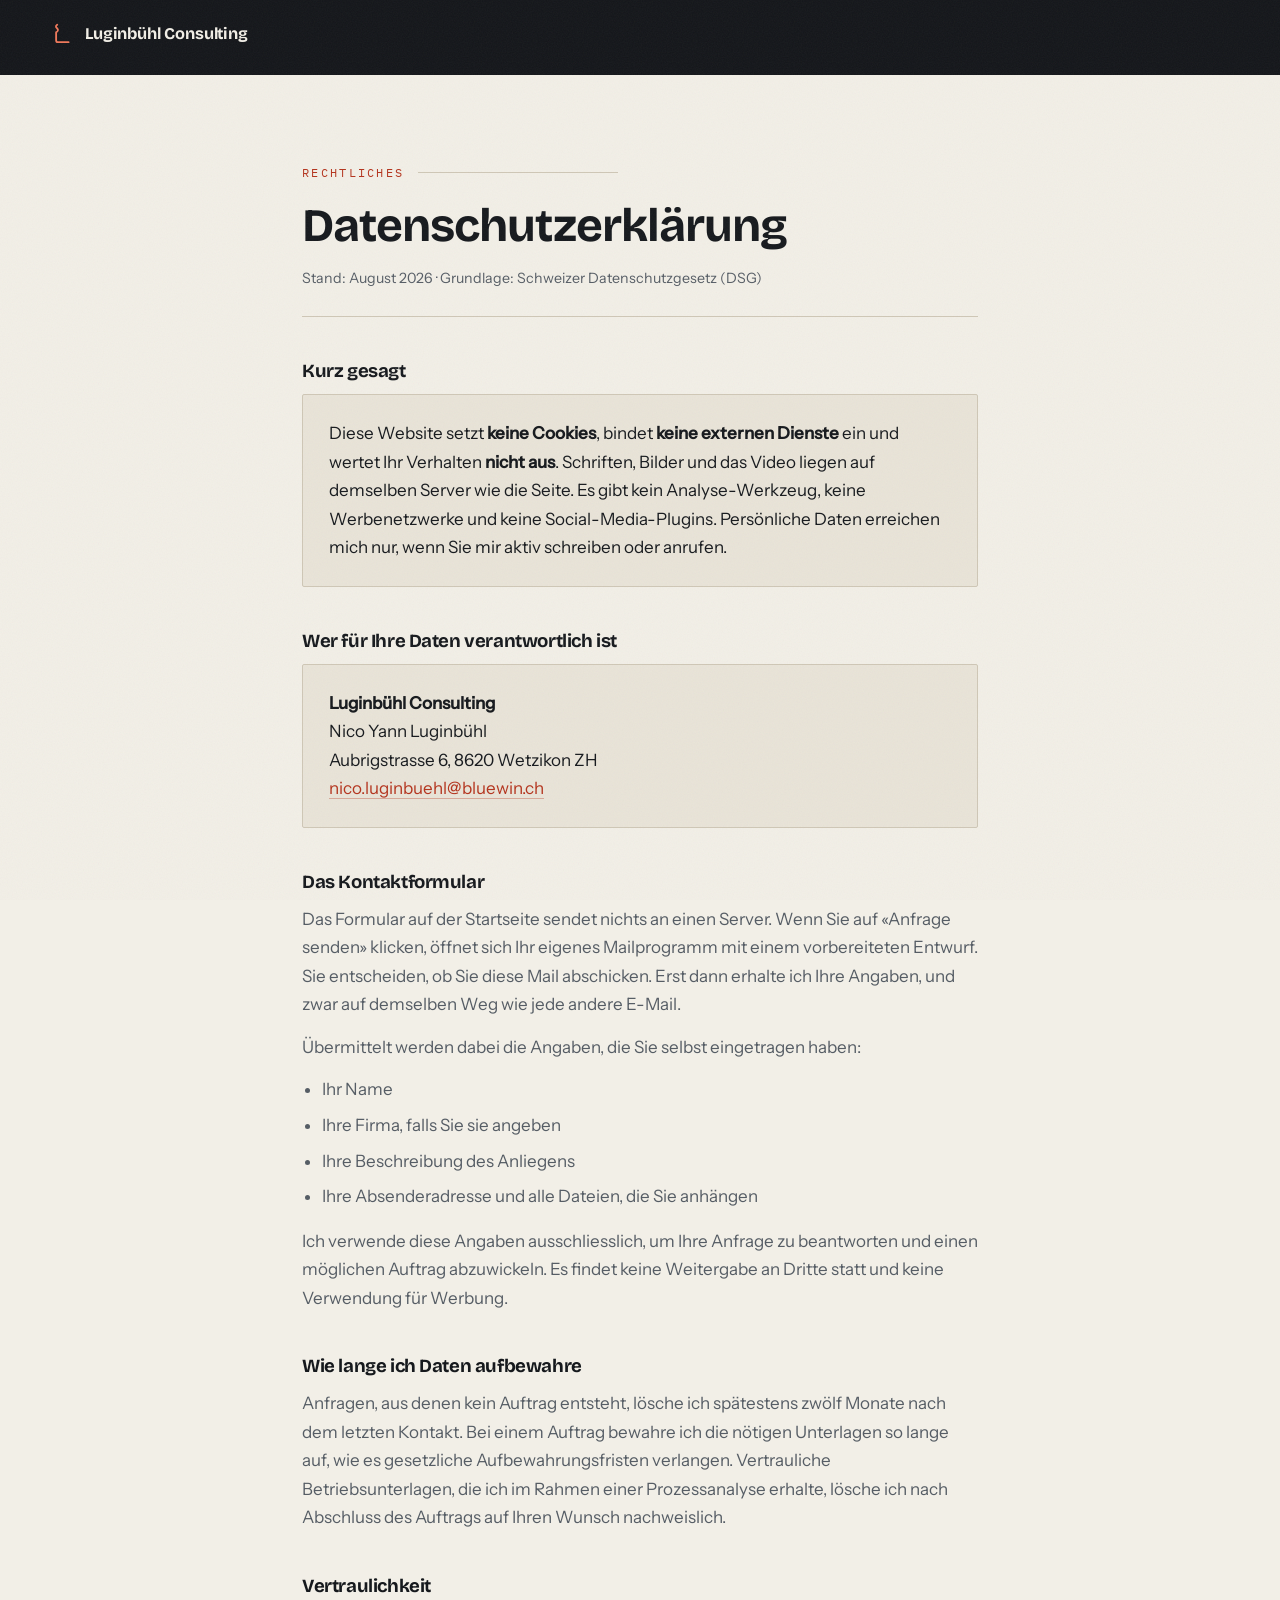
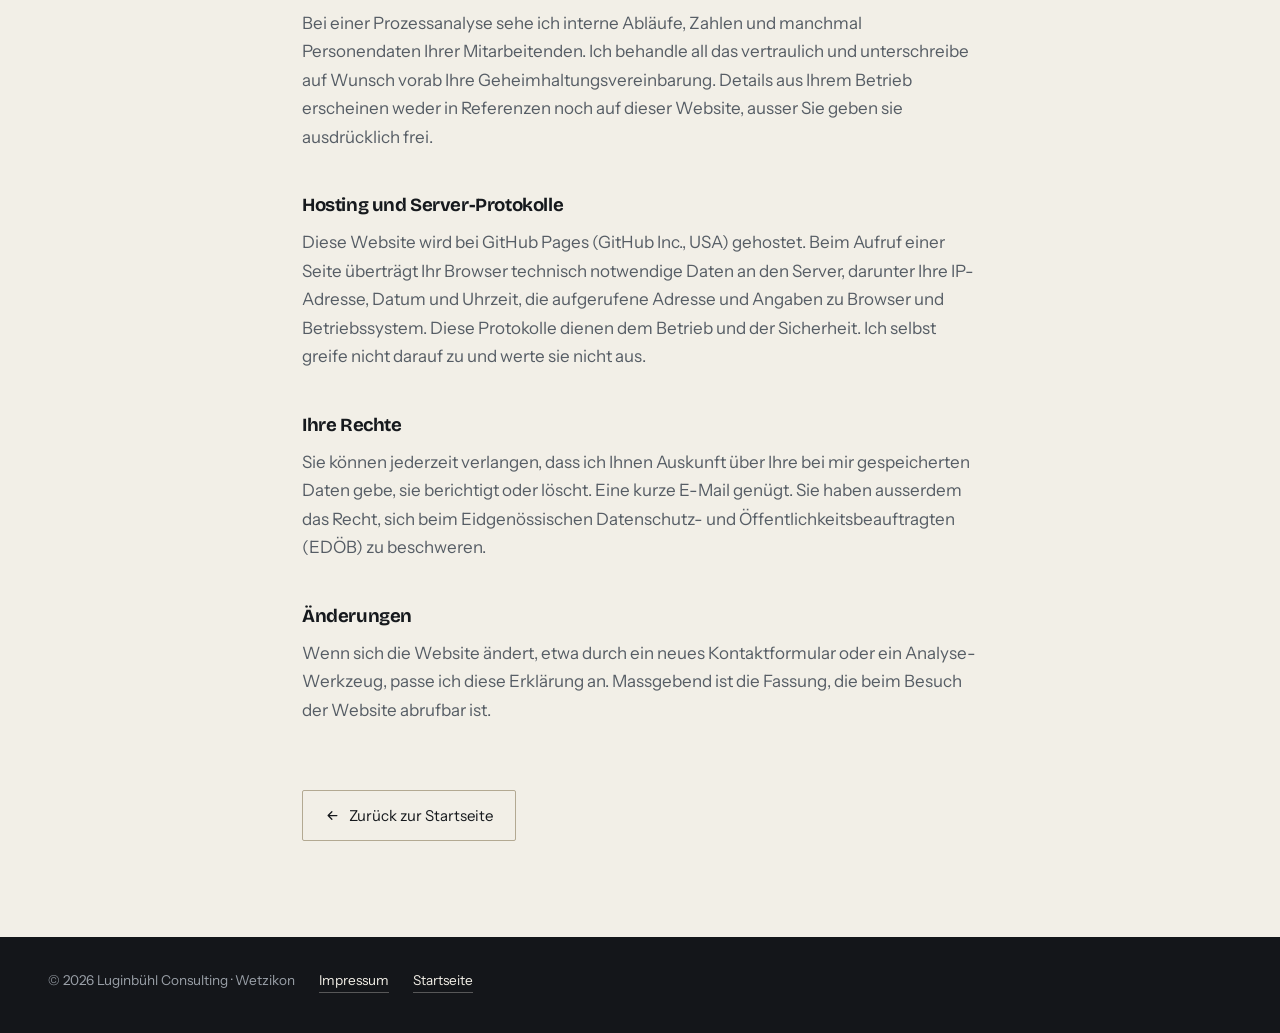
==== datenschutz/index.html @ 5a2ae314 "Neues Erscheinungsbild: Papier und Tinte statt Dunkelblau und Cyan Die Seite sah nach Baukasten aus." ====
<!DOCTYPE html>
<html lang="de">
<head>
<meta charset="UTF-8">
<meta name="viewport" content="width=device-width, initial-scale=1.0">
<title>Datenschutzerklärung · Luginbühl Consulting</title>
<meta name="description" content="Datenschutzerklärung von Luginbühl Consulting: welche Daten erhoben werden, wozu, und welche Rechte Sie haben.">
<meta name="theme-color" content="#F2EFE7">
<meta name="robots" content="index,follow">
<link rel="icon" href="data:image/svg+xml,%3Csvg xmlns='http://www.w3.org/2000/svg' viewBox='0 0 48 48'%3E%3Crect width='48' height='48' rx='6' fill='%2314161A'/%3E%3Cpath d='M17 7 C9 12 25 15 15 21 L15 36 Q15 39 18 39 L38 39' fill='none' stroke='%23F0785A' stroke-width='3.6' stroke-linecap='round' stroke-linejoin='round'/%3E%3C/svg%3E">
<link rel="stylesheet" href="../assets/fonts.css">
<link rel="stylesheet" href="../assets/legal.css">
</head>
<body>

<!-- ============================================================
     BEISPIELTEXT, bitte prüfen und anpassen:
     - Name, Adresse und Kontakt (Abschnitt "Wer für Ihre Daten
       verantwortlich ist")
     - Den Hosting-Abschnitt an deinen tatsächlichen Anbieter anpassen
       (aktuell auf GitHub Pages formuliert).
     Die Aussagen zu Cookies, Tracking und externen Diensten stimmen
     mit dem aktuellen Stand der Website überein: Es gibt keine.
     Wenn du später Analytics, Schriften von Google oder ein
     Formular-Tool einbaust, muss dieser Text ergänzt werden.
     ============================================================ -->

<div class="topbar">
  <a class="brand" href="../">
    <svg width="26" height="26" viewBox="0 0 48 48" aria-hidden="true">
      <path d="M17 7 C9 12 25 15 15 21 L15 36 Q15 39 18 39 L38 39" fill="none" stroke="currentColor" stroke-width="3.4" stroke-linecap="round" stroke-linejoin="round"/>
    </svg>
    <span>Luginbühl Consulting</span>
  </a>
</div>

<main>
  <p class="kicker">Rechtliches</p>
  <h1>Datenschutzerklärung</h1>
  <p class="updated">Stand: August 2026 · Grundlage: Schweizer Datenschutzgesetz (DSG)</p>

  <h2>Kurz gesagt</h2>
  <div class="card">
    <p>Diese Website setzt <strong>keine Cookies</strong>, bindet <strong>keine externen Dienste</strong> ein und wertet Ihr Verhalten <strong>nicht aus</strong>. Schriften, Bilder und das Video liegen auf demselben Server wie die Seite. Es gibt kein Analyse-Werkzeug, keine Werbenetzwerke und keine Social-Media-Plugins. Persönliche Daten erreichen mich nur, wenn Sie mir aktiv schreiben oder anrufen.</p>
  </div>

  <h2>Wer für Ihre Daten verantwortlich ist</h2>
  <div class="card">
    <p><strong>Luginbühl Consulting</strong><br>
    Nico Yann Luginbühl<br>
    Aubrigstrasse 6, 8620 Wetzikon ZH<br>
    <a href="mailto:nico.luginbuehl@bluewin.ch">nico.luginbuehl@bluewin.ch</a></p>
  </div>

  <h2>Das Kontaktformular</h2>
  <p>Das Formular auf der Startseite sendet nichts an einen Server. Wenn Sie auf «Anfrage senden» klicken, öffnet sich Ihr eigenes Mailprogramm mit einem vorbereiteten Entwurf. Sie entscheiden, ob Sie diese Mail abschicken. Erst dann erhalte ich Ihre Angaben, und zwar auf demselben Weg wie jede andere E-Mail.</p>
  <p>Übermittelt werden dabei die Angaben, die Sie selbst eingetragen haben:</p>
  <ul>
    <li>Ihr Name</li>
    <li>Ihre Firma, falls Sie sie angeben</li>
    <li>Ihre Beschreibung des Anliegens</li>
    <li>Ihre Absenderadresse und alle Dateien, die Sie anhängen</li>
  </ul>
  <p>Ich verwende diese Angaben ausschliesslich, um Ihre Anfrage zu beantworten und einen möglichen Auftrag abzuwickeln. Es findet keine Weitergabe an Dritte statt und keine Verwendung für Werbung.</p>

  <h2>Wie lange ich Daten aufbewahre</h2>
  <p>Anfragen, aus denen kein Auftrag entsteht, lösche ich spätestens zwölf Monate nach dem letzten Kontakt. Bei einem Auftrag bewahre ich die nötigen Unterlagen so lange auf, wie es gesetzliche Aufbewahrungsfristen verlangen. Vertrauliche Betriebsunterlagen, die ich im Rahmen einer Prozessanalyse erhalte, lösche ich nach Abschluss des Auftrags auf Ihren Wunsch nachweislich.</p>

  <h2>Vertraulichkeit</h2>
  <p>Bei einer Prozessanalyse sehe ich interne Abläufe, Zahlen und manchmal Personendaten Ihrer Mitarbeitenden. Ich behandle all das vertraulich und unterschreibe auf Wunsch vorab Ihre Geheimhaltungsvereinbarung. Details aus Ihrem Betrieb erscheinen weder in Referenzen noch auf dieser Website, ausser Sie geben sie ausdrücklich frei.</p>

  <h2>Hosting und Server-Protokolle</h2>
  <p>Diese Website wird bei GitHub Pages (GitHub Inc., USA) gehostet. Beim Aufruf einer Seite überträgt Ihr Browser technisch notwendige Daten an den Server, darunter Ihre IP-Adresse, Datum und Uhrzeit, die aufgerufene Adresse und Angaben zu Browser und Betriebssystem. Diese Protokolle dienen dem Betrieb und der Sicherheit. Ich selbst greife nicht darauf zu und werte sie nicht aus.</p>

  <h2>Ihre Rechte</h2>
  <p>Sie können jederzeit verlangen, dass ich Ihnen Auskunft über Ihre bei mir gespeicherten Daten gebe, sie berichtigt oder löscht. Eine kurze E-Mail genügt. Sie haben ausserdem das Recht, sich beim Eidgenössischen Datenschutz- und Öffentlichkeitsbeauftragten (EDÖB) zu beschweren.</p>

  <h2>Änderungen</h2>
  <p>Wenn sich die Website ändert, etwa durch ein neues Kontaktformular oder ein Analyse-Werkzeug, passe ich diese Erklärung an. Massgebend ist die Fassung, die beim Besuch der Website abrufbar ist.</p>

  <a class="back" href="../">
    <svg width="15" height="15" viewBox="0 0 24 24" aria-hidden="true"><path d="M19 12H6M11 6l-6 6 6 6" fill="none" stroke="currentColor" stroke-width="2" stroke-linecap="round" stroke-linejoin="round"/></svg>
    Zurück zur Startseite
  </a>
</main>

<footer>
  <span>© 2026 Luginbühl Consulting · Wetzikon</span>
  <a href="../impressum/">Impressum</a>
  <a href="../">Startseite</a>
</footer>

</body>
</html>
---- assets/fonts.css ----
/* Selbst ausgelieferte Schriften: keine Verbindung zu Google beim Seitenaufruf. */
@font-face{font-family:'Bricolage Grotesque';font-style:normal;font-weight:600;font-display:swap;
  src:url('fonts/bricolage-600-latin-ext.woff2') format('woff2');
  unicode-range:U+0100-02BA, U+02BD-02C5, U+02C7-02CC, U+02CE-02D7, U+02DD-02FF, U+0304, U+0308, U+0329, U+1D00-1DBF, U+1E00-1E9F, U+1EF2-1EFF, U+2020, U+20A0-20AB, U+20AD-20C0, U+2113, U+2C60-2C7F, U+A720-A7FF}
@font-face{font-family:'Bricolage Grotesque';font-style:normal;font-weight:600;font-display:swap;
  src:url('fonts/bricolage-600-latin.woff2') format('woff2');
  unicode-range:U+0000-00FF, U+0131, U+0152-0153, U+02BB-02BC, U+02C6, U+02DA, U+02DC, U+0304, U+0308, U+0329, U+2000-206F, U+20AC, U+2122, U+2191, U+2193, U+2212, U+2215, U+FEFF, U+FFFD}
@font-face{font-family:'Bricolage Grotesque';font-style:normal;font-weight:700;font-display:swap;
  src:url('fonts/bricolage-600-latin-ext.woff2') format('woff2');
  unicode-range:U+0100-02BA, U+02BD-02C5, U+02C7-02CC, U+02CE-02D7, U+02DD-02FF, U+0304, U+0308, U+0329, U+1D00-1DBF, U+1E00-1E9F, U+1EF2-1EFF, U+2020, U+20A0-20AB, U+20AD-20C0, U+2113, U+2C60-2C7F, U+A720-A7FF}
@font-face{font-family:'Bricolage Grotesque';font-style:normal;font-weight:700;font-display:swap;
  src:url('fonts/bricolage-600-latin.woff2') format('woff2');
  unicode-range:U+0000-00FF, U+0131, U+0152-0153, U+02BB-02BC, U+02C6, U+02DA, U+02DC, U+0304, U+0308, U+0329, U+2000-206F, U+20AC, U+2122, U+2191, U+2193, U+2212, U+2215, U+FEFF, U+FFFD}
@font-face{font-family:'IBM Plex Mono';font-style:normal;font-weight:400;font-display:swap;
  src:url('fonts/plexmono-400-latin-ext.woff2') format('woff2');
  unicode-range:U+0100-02BA, U+02BD-02C5, U+02C7-02CC, U+02CE-02D7, U+02DD-02FF, U+0304, U+0308, U+0329, U+1D00-1DBF, U+1E00-1E9F, U+1EF2-1EFF, U+2020, U+20A0-20AB, U+20AD-20C0, U+2113, U+2C60-2C7F, U+A720-A7FF}
@font-face{font-family:'IBM Plex Mono';font-style:normal;font-weight:400;font-display:swap;
  src:url('fonts/plexmono-400-latin.woff2') format('woff2');
  unicode-range:U+0000-00FF, U+0131, U+0152-0153, U+02BB-02BC, U+02C6, U+02DA, U+02DC, U+0304, U+0308, U+0329, U+2000-206F, U+20AC, U+2122, U+2191, U+2193, U+2212, U+2215, U+FEFF, U+FFFD}
@font-face{font-family:'IBM Plex Mono';font-style:normal;font-weight:500;font-display:swap;
  src:url('fonts/plexmono-500-latin-ext.woff2') format('woff2');
  unicode-range:U+0100-02BA, U+02BD-02C5, U+02C7-02CC, U+02CE-02D7, U+02DD-02FF, U+0304, U+0308, U+0329, U+1D00-1DBF, U+1E00-1E9F, U+1EF2-1EFF, U+2020, U+20A0-20AB, U+20AD-20C0, U+2113, U+2C60-2C7F, U+A720-A7FF}
@font-face{font-family:'IBM Plex Mono';font-style:normal;font-weight:500;font-display:swap;
  src:url('fonts/plexmono-500-latin.woff2') format('woff2');
  unicode-range:U+0000-00FF, U+0131, U+0152-0153, U+02BB-02BC, U+02C6, U+02DA, U+02DC, U+0304, U+0308, U+0329, U+2000-206F, U+20AC, U+2122, U+2191, U+2193, U+2212, U+2215, U+FEFF, U+FFFD}
@font-face{font-family:'Instrument Sans';font-style:normal;font-weight:400;font-display:swap;
  src:url('fonts/instrument-400-latin-ext.woff2') format('woff2');
  unicode-range:U+0100-02BA, U+02BD-02C5, U+02C7-02CC, U+02CE-02D7, U+02DD-02FF, U+0304, U+0308, U+0329, U+1D00-1DBF, U+1E00-1E9F, U+1EF2-1EFF, U+2020, U+20A0-20AB, U+20AD-20C0, U+2113, U+2C60-2C7F, U+A720-A7FF}
@font-face{font-family:'Instrument Sans';font-style:normal;font-weight:400;font-display:swap;
  src:url('fonts/instrument-400-latin.woff2') format('woff2');
  unicode-range:U+0000-00FF, U+0131, U+0152-0153, U+02BB-02BC, U+02C6, U+02DA, U+02DC, U+0304, U+0308, U+0329, U+2000-206F, U+20AC, U+2122, U+2191, U+2193, U+2212, U+2215, U+FEFF, U+FFFD}
@font-face{font-family:'Instrument Sans';font-style:normal;font-weight:500;font-display:swap;
  src:url('fonts/instrument-400-latin-ext.woff2') format('woff2');
  unicode-range:U+0100-02BA, U+02BD-02C5, U+02C7-02CC, U+02CE-02D7, U+02DD-02FF, U+0304, U+0308, U+0329, U+1D00-1DBF, U+1E00-1E9F, U+1EF2-1EFF, U+2020, U+20A0-20AB, U+20AD-20C0, U+2113, U+2C60-2C7F, U+A720-A7FF}
@font-face{font-family:'Instrument Sans';font-style:normal;font-weight:500;font-display:swap;
  src:url('fonts/instrument-400-latin.woff2') format('woff2');
  unicode-range:U+0000-00FF, U+0131, U+0152-0153, U+02BB-02BC, U+02C6, U+02DA, U+02DC, U+0304, U+0308, U+0329, U+2000-206F, U+20AC, U+2122, U+2191, U+2193, U+2212, U+2215, U+FEFF, U+FFFD}
---- assets/legal.css ----
/* Gemeinsames Stylesheet fuer Impressum und Datenschutzerklaerung.
   Gleiche Farbwelt wie die Startseite: Papier, Tinte, eine Signalfarbe. */
:root{
  --paper:#F2EFE7;
  --paper-2:#E9E4D8;
  --ink:#16191D;
  --ink-2:#565D65;
  --rule:#CFC7B6;
  --rule-2:#B3A992;
  --signal:#B4331C;
  --signal-deep:#8E2412;
  --night:#14161A;
  --ease:cubic-bezier(.22,.7,.24,1);
  --display:"Bricolage Grotesque",ui-sans-serif,system-ui,Arial,sans-serif;
  --body:"Instrument Sans",system-ui,sans-serif;
  --mono:"IBM Plex Mono",ui-monospace,monospace;
}
*{margin:0;padding:0;box-sizing:border-box}
html,body{overflow-x:hidden;overflow-x:clip}
body{
  background:var(--paper);
  color:var(--ink);
  font-family:var(--body);
  font-size:17px;line-height:1.68;
  -webkit-font-smoothing:antialiased;
}
body::after{content:"";position:fixed;inset:0;z-index:3;pointer-events:none;opacity:.05;
  background-image:url("data:image/svg+xml,%3Csvg xmlns='http://www.w3.org/2000/svg' width='160' height='160'%3E%3Cfilter id='n'%3E%3CfeTurbulence type='fractalNoise' baseFrequency='.8' numOctaves='3' stitchTiles='stitch'/%3E%3C/filter%3E%3Crect width='160' height='160' filter='url(%23n)'/%3E%3C/svg%3E")}
h1,h2{font-family:var(--display);font-weight:700;line-height:1.12;letter-spacing:-.022em}
a{color:var(--signal);text-decoration:none;border-bottom:1px solid rgba(180,51,28,.34);transition:color .3s var(--ease),border-color .3s var(--ease)}
a:hover{color:var(--signal-deep);border-bottom-color:var(--signal-deep)}
:focus-visible{outline:2px solid var(--signal);outline-offset:3px;border-radius:2px}

.topbar{background:var(--night);padding:20px clamp(20px,5vw,48px)}
.brand{display:inline-flex;align-items:center;gap:11px;color:var(--paper);
  font-family:var(--display);font-weight:700;font-size:1.02rem;letter-spacing:-.01em;border-bottom:none}
.brand:hover{color:var(--paper)}
.brand svg{display:block;color:#F0785A}

main{max-width:740px;margin:0 auto;padding:clamp(48px,7vw,88px) clamp(20px,5vw,32px) 96px}
.kicker{display:flex;align-items:center;gap:14px;
  font-family:var(--mono);font-size:.72rem;letter-spacing:.2em;text-transform:uppercase;
  color:var(--signal);margin-bottom:18px}
.kicker::after{content:"";flex:1 1 auto;max-width:200px;height:1px;background:var(--rule)}
h1{font-size:clamp(2rem,4.4vw,2.9rem);margin-bottom:14px}
.updated{color:var(--ink-2);font-size:.89rem;margin-bottom:40px;padding-bottom:26px;border-bottom:1px solid var(--rule)}
h2{font-size:1.16rem;margin:44px 0 12px}
p{margin-bottom:14px;color:var(--ink-2)}
p strong{color:var(--ink);font-weight:600}
ul{margin:0 0 16px 20px;color:var(--ink-2)}
li{margin-bottom:7px}
.card{background:var(--paper-2);border:1px solid var(--rule);border-radius:2px;
  padding:24px 26px;margin-bottom:16px}
.card p{color:var(--ink)}
.card p:last-child{margin-bottom:0}
.note{border-left:2px solid var(--signal);padding:4px 0 4px 18px;margin:26px 0;color:var(--ink-2)}
.back{display:inline-flex;align-items:center;gap:9px;margin-top:52px;border-bottom:none;
  border:1px solid var(--rule-2);border-radius:2px;padding:12px 22px;
  color:var(--ink);font-size:.94rem;transition:border-color .3s var(--ease),background .3s var(--ease),color .3s var(--ease)}
.back:hover{border-color:var(--ink);background:var(--ink);color:var(--paper)}
footer{background:var(--night);padding:32px clamp(20px,5vw,48px) 40px;
  color:#9AA0A8;font-size:.85rem;display:flex;gap:24px;flex-wrap:wrap}
footer a{color:var(--paper);border-bottom-color:rgba(242,239,231,.3)}
footer a:hover{color:#F0785A;border-bottom-color:#F0785A}
@media (prefers-reduced-motion:reduce){*{transition:none!important;animation:none!important}
  body::after{opacity:.035}}
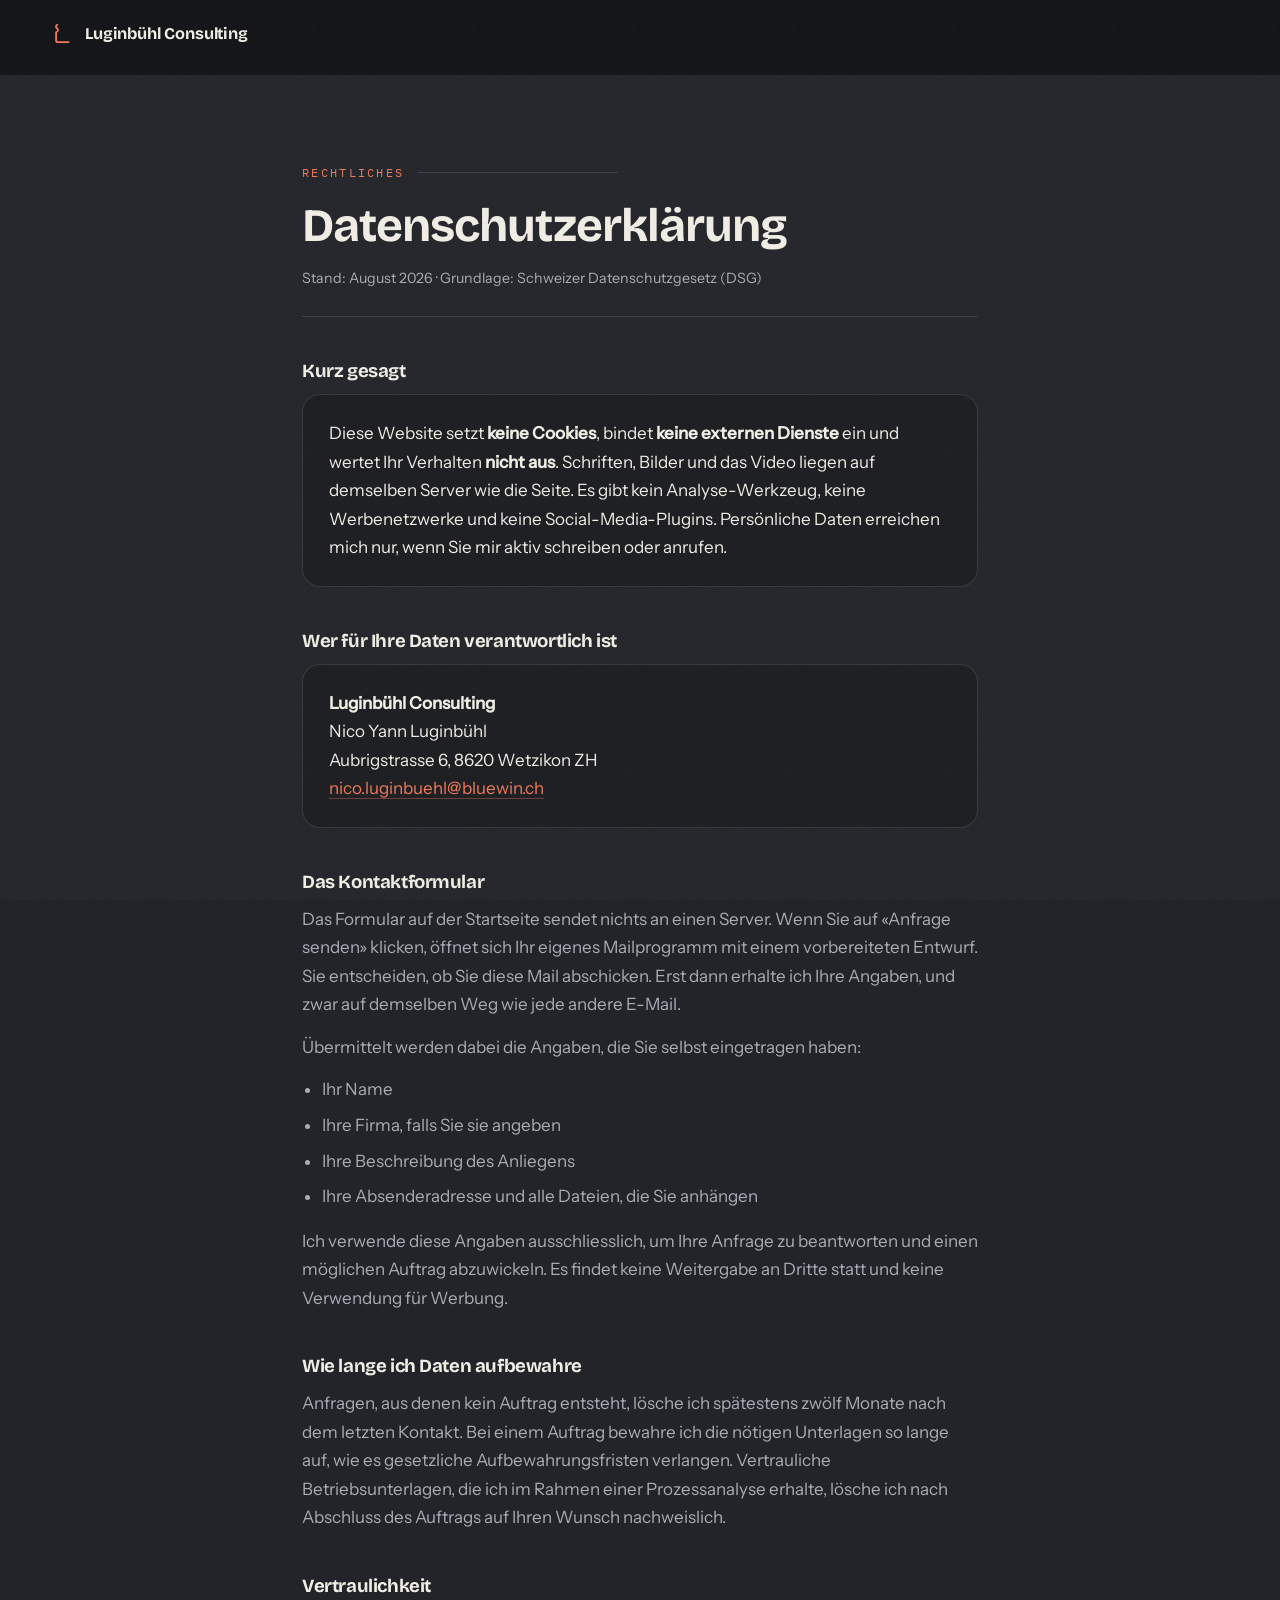
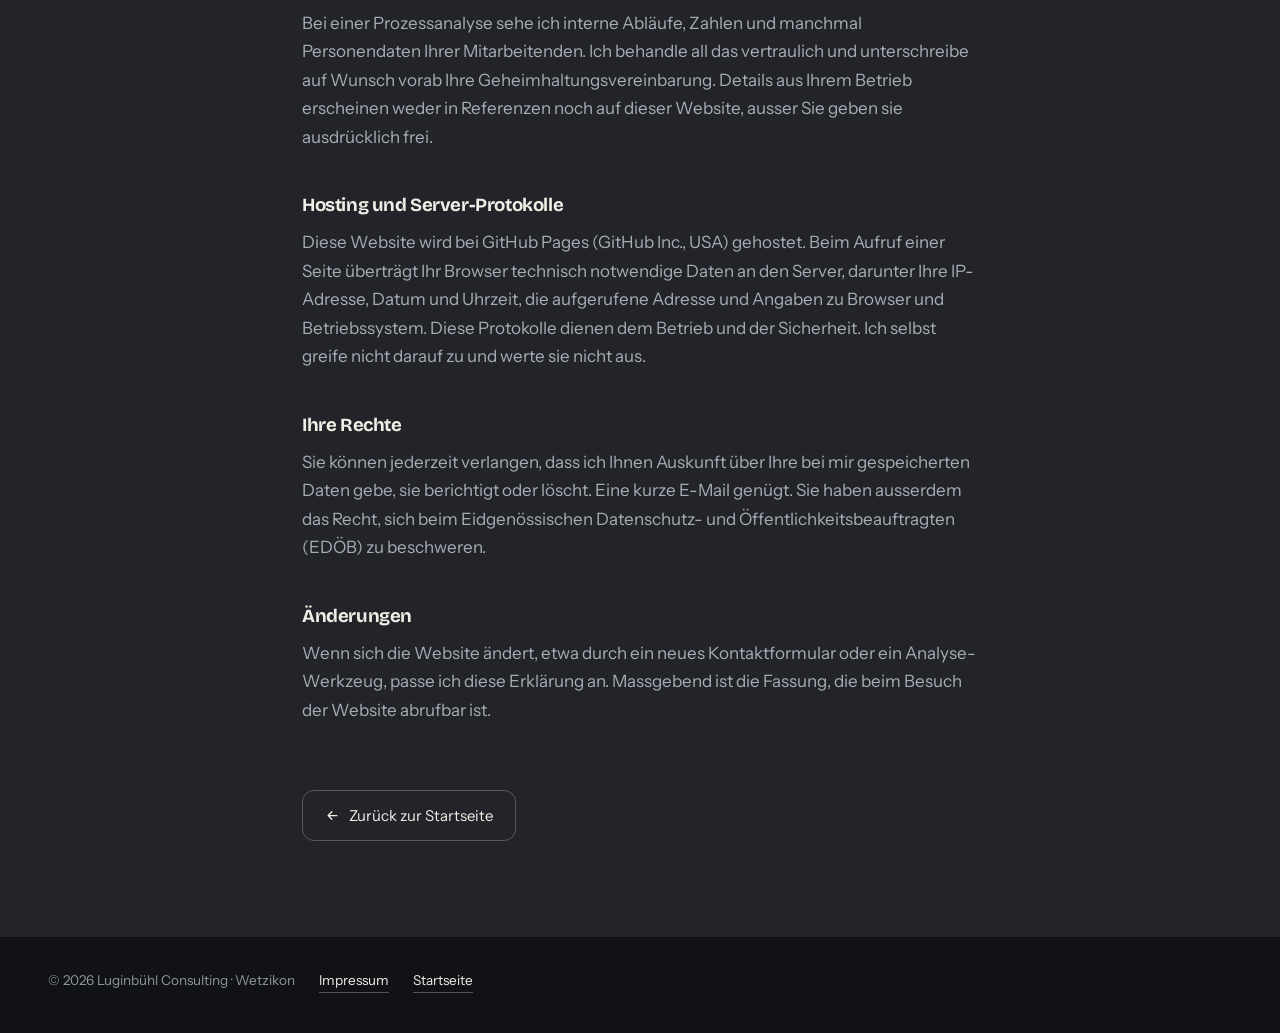
==== commit 73e9a169: "Dunkles Graphit als Grund der ganzen Seite Der Grund ist jetzt derselbe dunkle Grauton wie hinter "V" ====
--- a/datenschutz/index.html
+++ b/datenschutz/index.html
@@ -5,7 +5,7 @@
 <meta name="viewport" content="width=device-width, initial-scale=1.0">
 <title>Datenschutzerklärung · Luginbühl Consulting</title>
 <meta name="description" content="Datenschutzerklärung von Luginbühl Consulting: welche Daten erhoben werden, wozu, und welche Rechte Sie haben.">
-<meta name="theme-color" content="#F2EFE7">
+<meta name="theme-color" content="#222429">
 <meta name="robots" content="index,follow">
 <link rel="icon" href="data:image/svg+xml,%3Csvg xmlns='http://www.w3.org/2000/svg' viewBox='0 0 48 48'%3E%3Crect width='48' height='48' rx='6' fill='%2314161A'/%3E%3Cpath d='M17 7 C9 12 25 15 15 21 L15 36 Q15 39 18 39 L38 39' fill='none' stroke='%23F0785A' stroke-width='3.6' stroke-linecap='round' stroke-linejoin='round'/%3E%3C/svg%3E">
 <link rel="stylesheet" href="../assets/fonts.css">
--- a/assets/legal.css
+++ b/assets/legal.css
@@ -1,16 +1,20 @@
 /* Gemeinsames Stylesheet fuer Impressum und Datenschutzerklaerung.
-   Gleiche Farbwelt wie die Startseite: Papier, Tinte, eine Signalfarbe. */
+   Gleiche Farbwelt wie die Startseite: dunkles Graphit, ein Rotorange. */
 :root{
-  --paper:#F2EFE7;
-  --paper-2:#E9E4D8;
-  --ink:#16191D;
-  --ink-2:#565D65;
-  --rule:#CFC7B6;
-  --rule-2:#B3A992;
-  --signal:#B4331C;
-  --signal-deep:#8E2412;
-  --night:#14161A;
+  --ground:#222429;
+  --ground-2:#1A1C20;
+  --ground-3:#101216;
+  --light:#F1EEE6;
+  --muted:#A8ADB5;
+  --muted-2:#8F959D;
+  --rule:rgba(241,238,230,.13);
+  --rule-2:rgba(241,238,230,.26);
+  --ember:#F0785A;
+  --ember-deep:#F9A38C;
   --ease:cubic-bezier(.22,.7,.24,1);
+  --r-xs:8px;
+  --r-sm:12px;
+  --r-md:18px;
   --display:"Bricolage Grotesque",ui-sans-serif,system-ui,Arial,sans-serif;
   --body:"Instrument Sans",system-ui,sans-serif;
   --mono:"IBM Plex Mono",ui-monospace,monospace;
@@ -18,49 +22,49 @@
 *{margin:0;padding:0;box-sizing:border-box}
 html,body{overflow-x:hidden;overflow-x:clip}
 body{
-  background:var(--paper);
-  color:var(--ink);
+  background:var(--ground);
+  color:var(--light);
   font-family:var(--body);
   font-size:17px;line-height:1.68;
   -webkit-font-smoothing:antialiased;
 }
-body::after{content:"";position:fixed;inset:0;z-index:3;pointer-events:none;opacity:.05;
-  background-image:url("data:image/svg+xml,%3Csvg xmlns='http://www.w3.org/2000/svg' width='160' height='160'%3E%3Cfilter id='n'%3E%3CfeTurbulence type='fractalNoise' baseFrequency='.8' numOctaves='3' stitchTiles='stitch'/%3E%3C/filter%3E%3Crect width='160' height='160' filter='url(%23n)'/%3E%3C/svg%3E")}
+body::after{content:"";position:fixed;inset:0;z-index:3;pointer-events:none;opacity:.055;
+  background-image:url("data:image/svg+xml,%3Csvg xmlns='http://www.w3.org/2000/svg' width='160' height='160'%3E%3Cfilter id='n'%3E%3CfeTurbulence type='fractalNoise' baseFrequency='.8' numOctaves='3' stitchTiles='stitch'/%3E%3CfeColorMatrix type='saturate' values='0'/%3E%3C/filter%3E%3Crect width='160' height='160' filter='url(%23n)'/%3E%3C/svg%3E")}
 h1,h2{font-family:var(--display);font-weight:700;line-height:1.12;letter-spacing:-.022em}
-a{color:var(--signal);text-decoration:none;border-bottom:1px solid rgba(180,51,28,.34);transition:color .3s var(--ease),border-color .3s var(--ease)}
-a:hover{color:var(--signal-deep);border-bottom-color:var(--signal-deep)}
-:focus-visible{outline:2px solid var(--signal);outline-offset:3px;border-radius:2px}
+a{color:var(--ember);text-decoration:none;border-bottom:1px solid rgba(240,120,90,.36);transition:color .3s var(--ease),border-color .3s var(--ease)}
+a:hover{color:var(--ember-deep);border-bottom-color:var(--ember-deep)}
+:focus-visible{outline:2px solid var(--ember);outline-offset:3px;border-radius:var(--r-xs)}
 
-.topbar{background:var(--night);padding:20px clamp(20px,5vw,48px)}
-.brand{display:inline-flex;align-items:center;gap:11px;color:var(--paper);
+.topbar{background:var(--ground-3);padding:20px clamp(20px,5vw,48px)}
+.brand{display:inline-flex;align-items:center;gap:11px;color:var(--light);
   font-family:var(--display);font-weight:700;font-size:1.02rem;letter-spacing:-.01em;border-bottom:none}
-.brand:hover{color:var(--paper)}
-.brand svg{display:block;color:#F0785A}
+.brand:hover{color:var(--light)}
+.brand svg{display:block;color:var(--ember)}
 
 main{max-width:740px;margin:0 auto;padding:clamp(48px,7vw,88px) clamp(20px,5vw,32px) 96px}
 .kicker{display:flex;align-items:center;gap:14px;
   font-family:var(--mono);font-size:.72rem;letter-spacing:.2em;text-transform:uppercase;
-  color:var(--signal);margin-bottom:18px}
+  color:var(--ember);margin-bottom:18px}
 .kicker::after{content:"";flex:1 1 auto;max-width:200px;height:1px;background:var(--rule)}
 h1{font-size:clamp(2rem,4.4vw,2.9rem);margin-bottom:14px}
-.updated{color:var(--ink-2);font-size:.89rem;margin-bottom:40px;padding-bottom:26px;border-bottom:1px solid var(--rule)}
+.updated{color:var(--muted);font-size:.89rem;margin-bottom:40px;padding-bottom:26px;border-bottom:1px solid var(--rule)}
 h2{font-size:1.16rem;margin:44px 0 12px}
-p{margin-bottom:14px;color:var(--ink-2)}
-p strong{color:var(--ink);font-weight:600}
-ul{margin:0 0 16px 20px;color:var(--ink-2)}
+p{margin-bottom:14px;color:var(--muted)}
+p strong{color:var(--light);font-weight:600}
+ul{margin:0 0 16px 20px;color:var(--muted)}
 li{margin-bottom:7px}
-.card{background:var(--paper-2);border:1px solid var(--rule);border-radius:2px;
+.card{background:var(--ground-2);border:1px solid var(--rule);border-radius:var(--r-md);
   padding:24px 26px;margin-bottom:16px}
-.card p{color:var(--ink)}
+.card p{color:var(--light)}
 .card p:last-child{margin-bottom:0}
-.note{border-left:2px solid var(--signal);padding:4px 0 4px 18px;margin:26px 0;color:var(--ink-2)}
+.note{border-left:2px solid var(--ember);padding:4px 0 4px 18px;margin:26px 0;color:var(--muted)}
 .back{display:inline-flex;align-items:center;gap:9px;margin-top:52px;border-bottom:none;
-  border:1px solid var(--rule-2);border-radius:2px;padding:12px 22px;
-  color:var(--ink);font-size:.94rem;transition:border-color .3s var(--ease),background .3s var(--ease),color .3s var(--ease)}
-.back:hover{border-color:var(--ink);background:var(--ink);color:var(--paper)}
-footer{background:var(--night);padding:32px clamp(20px,5vw,48px) 40px;
-  color:#9AA0A8;font-size:.85rem;display:flex;gap:24px;flex-wrap:wrap}
-footer a{color:var(--paper);border-bottom-color:rgba(242,239,231,.3)}
-footer a:hover{color:#F0785A;border-bottom-color:#F0785A}
+  border:1px solid var(--rule-2);border-radius:var(--r-sm);padding:12px 22px;
+  color:var(--light);font-size:.94rem;transition:border-color .3s var(--ease),background .3s var(--ease),color .3s var(--ease)}
+.back:hover{border-color:var(--light);background:var(--light);color:var(--ground)}
+footer{background:var(--ground-3);padding:32px clamp(20px,5vw,48px) 40px;
+  color:var(--muted-2);font-size:.85rem;display:flex;gap:24px;flex-wrap:wrap}
+footer a{color:var(--light);border-bottom-color:rgba(241,238,230,.3)}
+footer a:hover{color:var(--ember);border-bottom-color:var(--ember)}
 @media (prefers-reduced-motion:reduce){*{transition:none!important;animation:none!important}
-  body::after{opacity:.035}}
+  body::after{opacity:.04}}
